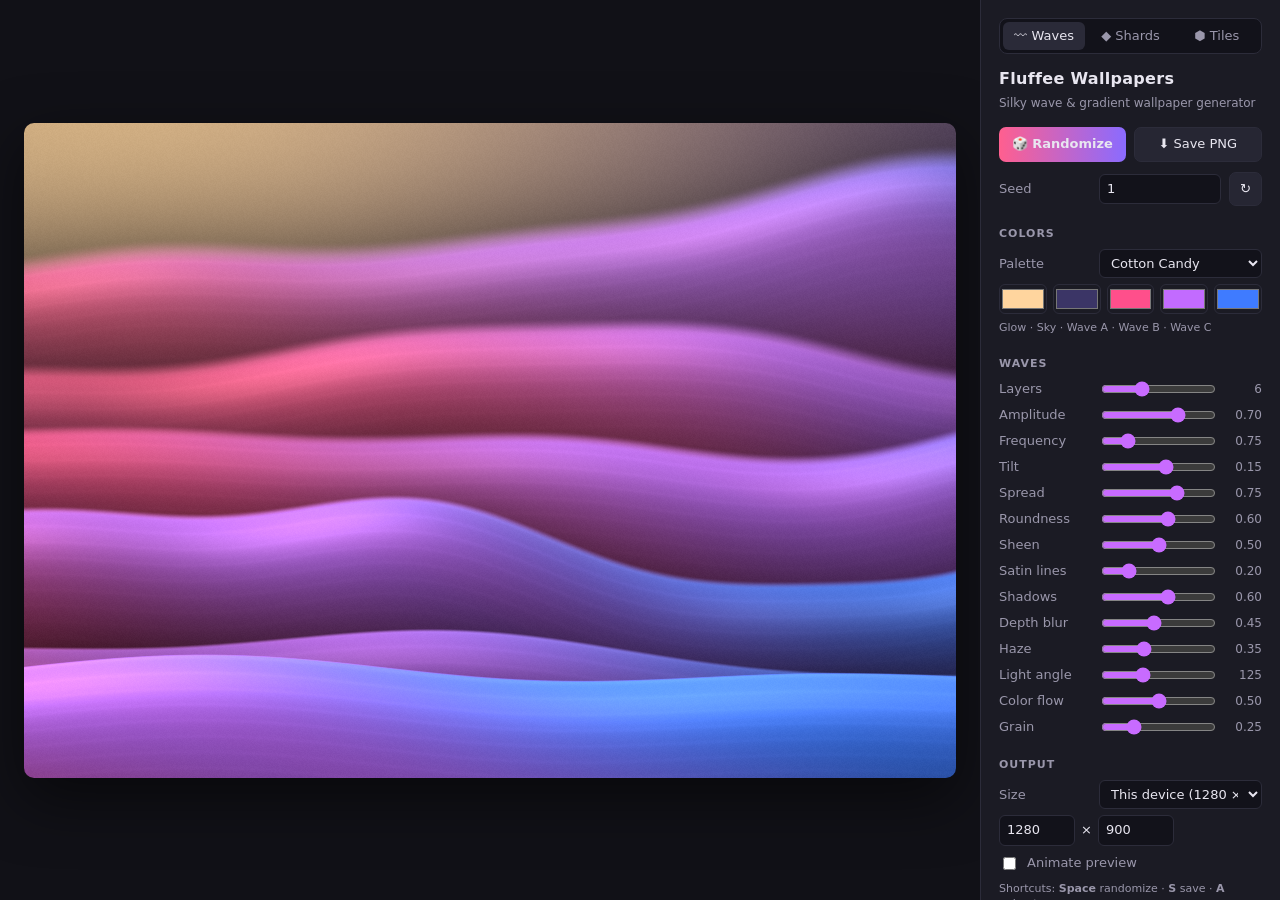
==== index.html @ 2e4cce00 "Fluffee Wallpapers: waves, shards and tiles generators as a PWA Co-Authored-By: Claude Opus 5.5 <nor" ====
<!DOCTYPE html>
<html lang="en">
<head>
<meta charset="UTF-8">
<meta name="viewport" content="width=device-width, initial-scale=1, viewport-fit=cover">
<title>Fluffee Wallpapers</title>
<style>
  :root { --bg:#111117; --panel:#1b1b24; --line:#2c2c3a; --text:#e8e6f0; --dim:#9a97ab; --accent:#c86bff; }
  * { box-sizing: border-box; }
  html, body { margin:0; height:100%; background:var(--bg); color:var(--text);
    font:13px/1.4 system-ui, -apple-system, "Segoe UI", sans-serif; }
  body { display:flex; }
  #stage { flex:1; display:flex; align-items:center; justify-content:center; padding:24px; min-width:0; }
  #c { max-width:100%; max-height:100%; border-radius:10px; box-shadow:0 20px 60px #0008; background:#000; }
  aside { width:300px; flex:none; background:var(--panel); border-left:1px solid var(--line);
    overflow-y:auto; padding:18px 18px 28px; }
  .tabs { display:flex; gap:4px; background:#12121a; border:1px solid var(--line); border-radius:8px; padding:3px; margin-bottom:14px; }
  .tabs a { flex:1; text-align:center; padding:5px 0; border-radius:6px; color:var(--dim); text-decoration:none; }
  .tabs a.on { background:#2a2a38; color:var(--text); }
  h1 { font-size:16px; margin:0 0 4px; letter-spacing:.3px; }
  .sub { color:var(--dim); margin:0 0 16px; font-size:12px; }
  h2 { font-size:11px; text-transform:uppercase; letter-spacing:1px; color:var(--dim);
    margin:20px 0 8px; font-weight:600; }
  .row { display:flex; align-items:center; gap:8px; margin:6px 0; }
  .row label { flex:0 0 92px; color:var(--dim); }
  .row input[type=range] { flex:1; accent-color:var(--accent); min-width:0; }
  .row output { width:36px; text-align:right; font-variant-numeric:tabular-nums; color:var(--dim); font-size:12px; }
  select, input[type=number], input[type=text] { background:#12121a; color:var(--text); border:1px solid var(--line);
    border-radius:6px; padding:5px 7px; font:inherit; min-width:0; }
  select { flex:1; }
  button { background:#262633; color:var(--text); border:1px solid var(--line); border-radius:7px;
    padding:7px 10px; font:inherit; cursor:pointer; }
  button:hover { background:#30303f; }
  button.primary { background:linear-gradient(90deg,#ff5f8f,#8a6bff); border:none; font-weight:600; }
  button.primary:hover { filter:brightness(1.1); }
  .btns { display:flex; gap:8px; }
  .btns button { flex:1; }
  .swatches { display:flex; gap:6px; }
  .swatches input[type=color] { flex:1; height:30px; padding:0; border:1px solid var(--line);
    border-radius:6px; background:none; cursor:pointer; min-width:0; }
  .res { display:flex; gap:6px; align-items:center; }
  .res input { width:76px; }
  .check { display:flex; align-items:center; gap:8px; margin:8px 0; color:var(--dim); }
  .hint { color:var(--dim); font-size:11px; margin-top:6px; }
</style>
<meta name="theme-color" content="#111117">
<link rel="manifest" href="manifest.webmanifest">
<link rel="icon" href="icons/icon-192.png">
<link rel="apple-touch-icon" href="icons/apple-touch-icon.png">
<meta name="apple-mobile-web-app-capable" content="yes">
<meta name="mobile-web-app-capable" content="yes">
<meta name="apple-mobile-web-app-status-bar-style" content="black-translucent">
<meta name="apple-mobile-web-app-title" content="Fluffee">
<link rel="stylesheet" href="common.css">
</head>
<body>
<div id="stage"><canvas id="c"></canvas></div>

<aside>
  <div class="tabs"><a href="index.html" class="on">〰 Waves</a><a href="shards.html">◆ Shards</a><a href="tiles.html">⬢ Tiles</a></div>
  <h1>Fluffee Wallpapers</h1>
  <p class="sub">Silky wave &amp; gradient wallpaper generator</p>

  <div class="btns">
    <button class="primary" id="randomize">🎲 Randomize</button>
    <button id="download">⬇ Save PNG</button>
  </div>
  <div class="row" style="margin-top:10px">
    <label>Seed</label>
    <input type="number" id="seed" style="flex:1">
    <button id="newSeed" title="New seed, keep everything else">↻</button>
  </div>

  <h2>Colors</h2>
  <div class="row">
    <label>Palette</label>
    <select id="palette"></select>
  </div>
  <div class="swatches" id="swatches"></div>
  <div class="hint">Glow · Sky · Wave A · Wave B · Wave C</div>

  <h2>Waves</h2>
  <div id="sliders"></div>

  <h2>Output</h2>
  <div class="row">
    <label>Size</label>
    <select id="preset">
      <option value="1920x1080">1920 × 1080 (FHD)</option>
      <option value="2560x1440">2560 × 1440 (QHD)</option>
      <option value="3840x2160">3840 × 2160 (4K)</option>
      <option value="3440x1440">3440 × 1440 (Ultrawide)</option>
      <option value="5120x2880">5120 × 2880 (5K)</option>
      <option value="1170x2532">1170 × 2532 (Phone)</option>
      <option value="1440x3200">1440 × 3200 (Phone tall)</option>
      <option value="2048x2048">2048 × 2048 (Square)</option>
      <option value="custom">Custom…</option>
    </select>
  </div>
  <div class="res">
    <input type="number" id="w" min="64" max="8192"> ×
    <input type="number" id="h" min="64" max="8192">
  </div>
  <label class="check"><input type="checkbox" id="animate"> Animate preview</label>
  <div class="hint keys">Shortcuts: <b>Space</b> randomize · <b>S</b> save · <b>A</b> animate</div>
</aside>

<script src="pwa.js"></script>
<script>
// ---------- Palettes: [glow, sky, waveA, waveB, waveC] ----------
const PALETTES = {
  "Cotton Candy": ["#ffd59e", "#3b3566", "#ff4f8b", "#c26bff", "#3f7bff"],
  "Sunset":       ["#ffe2a8", "#5a2d5e", "#ff7a59", "#ff3d7f", "#7b3fe4"],
  "Ocean":        ["#bff4ff", "#0b1d3a", "#2ee6d6", "#1f8fff", "#3a3bd1"],
  "Aurora":       ["#c6ffdd", "#0d1530", "#30e3a0", "#2bb7ff", "#9b5cff"],
  "Peach Milk":   ["#fff3e4", "#e8b4a8", "#ffb38a", "#ff8fa3", "#d78cff"],
  "Lavender":     ["#f7eaff", "#5b4a8a", "#e0a8ff", "#a78bfa", "#6d7cff"],
  "Midnight":     ["#7a5cff", "#05050c", "#3a1c71", "#d76d77", "#2b2bd6"],
  "Neon":         ["#ffffff", "#0a0014", "#ff00c8", "#7a00ff", "#00e5ff"],
  "Forest":       ["#f2ffd6", "#0f2a1f", "#a8e063", "#2fb67c", "#136a6a"],
  "Mono Silk":    ["#ffffff", "#1a1a1f", "#d9d9e3", "#8e8ea0", "#3b3b4a"],
};

const SLIDERS = [
  ["layers",    "Layers",      3, 12, 1,    6],
  ["amplitude", "Amplitude",   0, 1,  0.01, 0.7],
  ["frequency", "Frequency",   0.2, 3, 0.01, 0.75],
  ["tilt",      "Tilt",       -1, 1,  0.01, 0.15],
  ["spread",    "Spread",      0.2, 1, 0.01, 0.75],
  ["roll",      "Roundness",   0, 1,  0.01, 0.6],
  ["sheen",     "Sheen",       0, 1,  0.01, 0.5],
  ["satin",     "Satin lines", 0, 1,  0.01, 0.2],
  ["shadow",    "Shadows",     0, 1,  0.01, 0.6],
  ["depth",     "Depth blur",  0, 1,  0.01, 0.45],
  ["haze",      "Haze",        0, 1,  0.01, 0.35],
  ["light",     "Light angle", 0, 360, 1,   125],
  ["hueShift",  "Color flow",  0, 1,  0.01, 0.5],
  ["grain",     "Grain",       0, 1,  0.01, 0.25],
];

const state = { seed: 1, palette: "Cotton Candy", colors: [...PALETTES["Cotton Candy"]], w: 3840, h: 2160, animate: false };
SLIDERS.forEach(([k,,,,,v]) => state[k] = v);

// ---------- Seeded RNG ----------
function mulberry32(a) { return () => { a |= 0; a = a + 0x6D2B79F5 | 0; let t = Math.imul(a ^ a >>> 15, 1 | a);
  t = t + Math.imul(t ^ t >>> 7, 61 | t) ^ t; return ((t ^ t >>> 14) >>> 0) / 4294967296; }; }

// ---------- WebGL ----------
const canvas = document.getElementById("c");
const gl = canvas.getContext("webgl", { preserveDrawingBuffer: true, antialias: false });
if (!gl) document.body.innerHTML = "<p style='padding:40px'>WebGL is not available in this browser.</p>";

const MAX_LAYERS = 12;
const vs = `attribute vec2 p; void main(){ gl_Position = vec4(p,0.,1.); }`;
const fs = `
precision highp float;
uniform vec2 uRes;
uniform float uTime;
uniform int uLayers;
uniform vec4 uP[${MAX_LAYERS}];   // per layer: phase1, phase2, freqMul, colorOffset
uniform vec4 uQ[${MAX_LAYERS}];   // per layer: phase3, ampMul, baseJitter, speed
uniform vec3 uC[5];
uniform float uAmp, uFreq, uTilt, uSpread, uRoll, uSheen, uSatin, uShadow, uDepth, uHaze, uLight, uHue, uGrain;

float hash(vec2 p){ return fract(sin(dot(p, vec2(12.9898,78.233))) * 43758.5453); }

vec3 wave3(float t){                       // gradient across the three wave colors
  t = clamp(t, 0., 1.);
  return t < .5 ? mix(uC[2], uC[3], smoothstep(0.,1.,t*2.)) : mix(uC[3], uC[4], smoothstep(0.,1.,t*2.-1.));
}

vec3 background(vec2 uv, float aspect){
  vec2 g = vec2(0.0, 1.05);                // glow source, top-left
  float d = length((uv - g) * vec2(aspect*0.55, 1.0));
  vec3 sky = mix(uC[1], mix(uC[1], uC[3], 0.35), uv.x*0.4);
  vec3 col = mix(uC[0], sky, smoothstep(0.0, 1.15, d));
  return col;
}

float curve(vec4 p, vec4 q, float x, float fi, float n){
  float k = fi / max(n - 1., 1.);          // 0 = back, 1 = front
  float top = 0.5 + uSpread * 0.45, bottom = 0.5 - uSpread * 0.55;
  float base = mix(top, bottom, k) + q.z * 0.06 + uTilt * (x - 0.5) * 0.5 * (1. - 0.4*k);
  float f = uFreq * p.z * 6.2831;
  float t = uTime * q.w;
  float a = uAmp * 0.14 * q.y;
  float y = 0.62*sin(x*f + p.x + t)
          + 0.28*sin(x*f*1.93 + p.y - t*0.7)
          + 0.10*sin(x*f*3.71 + q.x + t*1.3);
  return base + a * y;
}

void main(){
  vec2 uv = gl_FragCoord.xy / uRes;
  float aspect = uRes.x / uRes.y;
  float px = 1.0 / uRes.y;
  float x = uv.x * aspect / 1.7778;        // keep wave shapes consistent across aspect ratios
  float y = uv.y;

  vec3 bg = background(uv, aspect);
  vec3 col = bg;
  float n = float(uLayers);
  float la = radians(uLight);
  vec3 L = normalize(vec3(cos(la), sin(la), 0.9));
  float roll = mix(0.012, 0.09, uRoll);

  for (int i = 0; i < ${MAX_LAYERS}; i++){
    if (i >= uLayers) break;
    float fi = float(i);
    float k = fi / max(n - 1., 1.);
    vec4 P = uP[i], Q = uQ[i];
    float c = curve(P, Q, x, fi, n);
    float e = 0.002;
    float slope = (curve(P, Q, x + e, fi, n) - curve(P, Q, x - e, fi, n)) / (2.*e) * (aspect/1.7778);
    float d = c - y;                       // >0 inside the ribbon (below its crest)

    // soft edge; back layers are blurrier (depth of field)
    float blur = px * (1.2 + uDepth * 28.0 * pow(1. - k, 1.6));
    float a = smoothstep(-blur, blur, d);

    // ambient occlusion: the ribbon darkens what lies just above its crest
    float ao = uShadow * 0.55 * exp(min(d, 0.) / (roll * 1.6 + 0.02));
    col *= 1. - ao * (1. - a);

    // 3D-ish normal: rolled crest facing up, flattening towards the viewer deeper down
    float t = max(d, 0.);
    float r = exp(-t / roll);
    vec3 N = normalize(vec3(-slope * 0.9 * r - slope*0.25, r * 1.4 - 0.35, 1.0));
    float diff = max(dot(N, L), 0.);
    vec3 H = normalize(L + vec3(0., 0., 1.));
    float spec = pow(max(dot(N, H), 0.), 18.) * uSheen * 0.55;
    float rim = pow(r, 3.0) * uSheen * 0.5;

    float ct = x * (0.35 + uHue * 0.9) + k * 0.55 + P.w * 0.35 - 0.2 - t * 1.5;
    vec3 base = wave3(ct);
    vec3 lc = base * (0.42 + 0.75 * diff);
    // satin streaks running parallel to the crest
    float s = pow(0.5 + 0.5 * sin(t * 260. + slope * 2. + P.x), 6.) * exp(-t / (roll * 3.));
    lc += (base * 0.6 + 0.4) * s * uSatin * 0.18;
    lc += mix(base, uC[0], 0.7) * (spec * 0.9 + rim * 0.7);
    lc *= 1. - 0.35 * smoothstep(0., 0.35, t) * (1. - diff);   // fall-off deep inside

    // atmospheric haze for distant layers
    lc = mix(lc, bg, uHaze * 0.7 * pow(1. - k, 1.3));

    col = mix(col, lc, a);
  }

  // gentle vignette + grain (also kills banding)
  vec2 v = uv - 0.5;
  col *= 1. - 0.25 * dot(v, v);
  col += (hash(gl_FragCoord.xy + fract(uTime)) - 0.5) * (0.004 + uGrain * 0.06);
  gl_FragColor = vec4(clamp(col, 0., 1.), 1.);
}`;

function compile(type, src) {
  const s = gl.createShader(type); gl.shaderSource(s, src); gl.compileShader(s);
  if (!gl.getShaderParameter(s, gl.COMPILE_STATUS)) throw new Error(gl.getShaderInfoLog(s));
  return s;
}
const prog = gl.createProgram();
gl.attachShader(prog, compile(gl.VERTEX_SHADER, vs));
gl.attachShader(prog, compile(gl.FRAGMENT_SHADER, fs));
gl.linkProgram(prog);
gl.useProgram(prog);
gl.bindBuffer(gl.ARRAY_BUFFER, gl.createBuffer());
gl.bufferData(gl.ARRAY_BUFFER, new Float32Array([-1,-1, 3,-1, -1,3]), gl.STATIC_DRAW);
const loc = gl.getAttribLocation(prog, "p");
gl.enableVertexAttribArray(loc);
gl.vertexAttribPointer(loc, 2, gl.FLOAT, false, 0, 0);
const U = name => gl.getUniformLocation(prog, name);

function hexToRgb(h) { const n = parseInt(h.slice(1), 16); return [(n>>16&255)/255, (n>>8&255)/255, (n&255)/255]; }

function render(w, h, time) {
  canvas.width = w; canvas.height = h;
  gl.viewport(0, 0, w, h);
  const rnd = mulberry32(state.seed);
  const P = [], Q = [];
  for (let i = 0; i < MAX_LAYERS; i++) {
    P.push(rnd()*6.283, rnd()*6.283, 0.7 + rnd()*0.7, rnd());
    Q.push(rnd()*6.283, 0.45 + rnd()*1.1, rnd()*2-1, (0.15 + rnd()*0.25) * (rnd()<.5?-1:1));
  }
  gl.uniform2f(U("uRes"), w, h);
  gl.uniform1f(U("uTime"), time);
  gl.uniform1i(U("uLayers"), state.layers);
  gl.uniform4fv(U("uP"), P);
  gl.uniform4fv(U("uQ"), Q);
  gl.uniform3fv(U("uC"), state.colors.flatMap(hexToRgb));
  const map = { amplitude:"uAmp", frequency:"uFreq", tilt:"uTilt", spread:"uSpread", roll:"uRoll", sheen:"uSheen",
    satin:"uSatin", shadow:"uShadow", depth:"uDepth", haze:"uHaze", light:"uLight", hueShift:"uHue", grain:"uGrain" };
  for (const k in map) gl.uniform1f(U(map[k]), state[k]);
  gl.drawArrays(gl.TRIANGLES, 0, 3);
}

// Preview renders at screen resolution with the output's aspect ratio
let time = 0;
function previewSize() {
  const stage = document.getElementById("stage");
  const [maxW, maxH] = stageBox(stage);
  const s = Math.min(maxW / state.w, maxH / state.h);
  const dpr = Math.min(window.devicePixelRatio || 1, 2);
  canvas.style.width = Math.round(state.w * s) + "px";
  canvas.style.height = Math.round(state.h * s) + "px";
  return [Math.max(1, Math.round(state.w * s * dpr)), Math.max(1, Math.round(state.h * s * dpr))];
}
function draw() { const [w, h] = previewSize(); render(w, h, time); }

let last = 0;
function loop(ts) {
  if (state.animate) { time += Math.min((ts - last) / 1000, 0.05); draw(); }
  last = ts; requestAnimationFrame(loop);
}
requestAnimationFrame(loop);

// ---------- UI ----------
const $ = id => document.getElementById(id);
const sliderEls = {};
SLIDERS.forEach(([key, label, min, max, step]) => {
  const row = document.createElement("div"); row.className = "row";
  row.innerHTML = `<label>${label}</label><input type="range" min="${min}" max="${max}" step="${step}"><output></output>`;
  const input = row.querySelector("input"), out = row.querySelector("output");
  input.addEventListener("input", () => { state[key] = +input.value; out.textContent = fmt(+input.value, step); draw(); });
  sliderEls[key] = { input, out, step };
  $("sliders").appendChild(row);
});
const fmt = (v, step) => step >= 1 ? String(Math.round(v)) : v.toFixed(2);

Object.keys(PALETTES).forEach(name => $("palette").add(new Option(name, name)));
$("palette").add(new Option("Custom", "Custom"));
const colorEls = state.colors.map((_, i) => {
  const el = document.createElement("input"); el.type = "color";
  el.addEventListener("input", () => { state.colors[i] = el.value; state.palette = "Custom"; $("palette").value = "Custom"; draw(); });
  $("swatches").appendChild(el); return el;
});

function syncUI() {
  SLIDERS.forEach(([k]) => { const s = sliderEls[k]; s.input.value = state[k]; s.out.textContent = fmt(state[k], s.step); });
  colorEls.forEach((el, i) => el.value = state.colors[i]);
  $("palette").value = state.palette;
  $("seed").value = state.seed;
  $("w").value = state.w; $("h").value = state.h;
  $("animate").checked = state.animate;
}

$("palette").addEventListener("change", e => {
  if (PALETTES[e.target.value]) { state.palette = e.target.value; state.colors = [...PALETTES[state.palette]]; syncUI(); draw(); }
});
$("seed").addEventListener("input", e => { state.seed = (+e.target.value) | 0; draw(); });
$("newSeed").addEventListener("click", () => { state.seed = (Math.random() * 1e6) | 0; syncUI(); draw(); });
$("preset").addEventListener("change", e => {
  if (e.target.value === "custom") return;
  const [w, h] = e.target.value.split("x").map(Number); state.w = w; state.h = h; syncUI(); draw();
});
["w", "h"].forEach(id => $(id).addEventListener("change", e => {
  state[id] = Math.max(64, Math.min(8192, (+e.target.value) | 0)); $("preset").value = "custom"; syncUI(); draw();
}));
$("animate").addEventListener("change", e => state.animate = e.target.checked);

function randomize() {
  const r = Math.random, lerp = (a, b) => a + (b - a) * r();
  state.seed = (r() * 1e6) | 0;
  const names = Object.keys(PALETTES);
  state.palette = names[(r() * names.length) | 0];
  state.colors = [...PALETTES[state.palette]];
  Object.assign(state, {
    layers: 4 + ((r() * 6) | 0), amplitude: lerp(0.35, 0.9), frequency: lerp(0.4, 1.25), tilt: lerp(-0.6, 0.6),
    spread: lerp(0.5, 0.95), roll: lerp(0.25, 0.85), sheen: lerp(0.3, 0.8), satin: lerp(0.1, 0.6),
    shadow: lerp(0.35, 0.8), depth: lerp(0.2, 0.7), haze: lerp(0.15, 0.55), light: Math.round(lerp(90, 160)), hueShift: lerp(0.2, 0.9),
  });
  syncUI(); draw();
}
$("randomize").addEventListener("click", randomize);

function download() {
  render(state.w, state.h, time);
  canvas.toBlob(blob => {
    saveImage(blob, `fluffee-${state.palette.toLowerCase().replace(/\s+/g, "-")}-${state.seed}-${state.w}x${state.h}.png`);
    draw();
  }, "image/png");
}
$("download").addEventListener("click", download);

window.addEventListener("keydown", e => {
  if (e.target.tagName === "INPUT" && e.target.type !== "range" && e.target.type !== "checkbox") return;
  if (e.code === "Space") { e.preventDefault(); randomize(); }
  else if (e.key === "s") download();
  else if (e.key === "a") { state.animate = !state.animate; syncUI(); }
});
window.addEventListener("resize", draw);

[state.w, state.h] = setupDevicePreset($("preset"));
syncUI(); draw();
</script>
</body>
</html>
---- common.css ----
/* Shared phone layout and save sheet, loaded after each page's own styles. */
button, select, input, .tabs a { touch-action: manipulation; }

@media (max-width: 760px) {
  html, body { height: auto; }
  body { display: block; }
  #stage { position: sticky; top: 0; z-index: 2; height: 56svh; background: var(--bg);
    padding: max(12px, env(safe-area-inset-top)) 12px 12px; }
  #c { border-radius: 8px; }
  aside { width: 100%; border-left: none; border-top: 1px solid var(--line);
    padding: 16px 16px calc(28px + env(safe-area-inset-bottom)); }
  .row label { flex-basis: 104px; }
  .row input[type=range] { height: 28px; }
  button { padding: 10px 12px; }
  .hint.keys { display: none; }
}

.save-sheet { position: fixed; inset: 0; z-index: 10; background: #000c; display: flex;
  align-items: center; justify-content: center; padding: max(16px, env(safe-area-inset-top)) 16px max(16px, env(safe-area-inset-bottom)); }
.save-card { background: var(--panel); border: 1px solid var(--line); border-radius: 14px; padding: 14px;
  max-width: 420px; width: 100%; max-height: 100%; display: flex; flex-direction: column; gap: 12px; }
.save-card img { width: 100%; min-height: 0; flex: 1; object-fit: contain; border-radius: 8px;
  -webkit-touch-callout: default; }
.save-btns { display: flex; gap: 8px; }
.save-btns button { flex: 1; }
.save-hint { margin: 0; color: var(--dim); font-size: 12px; }
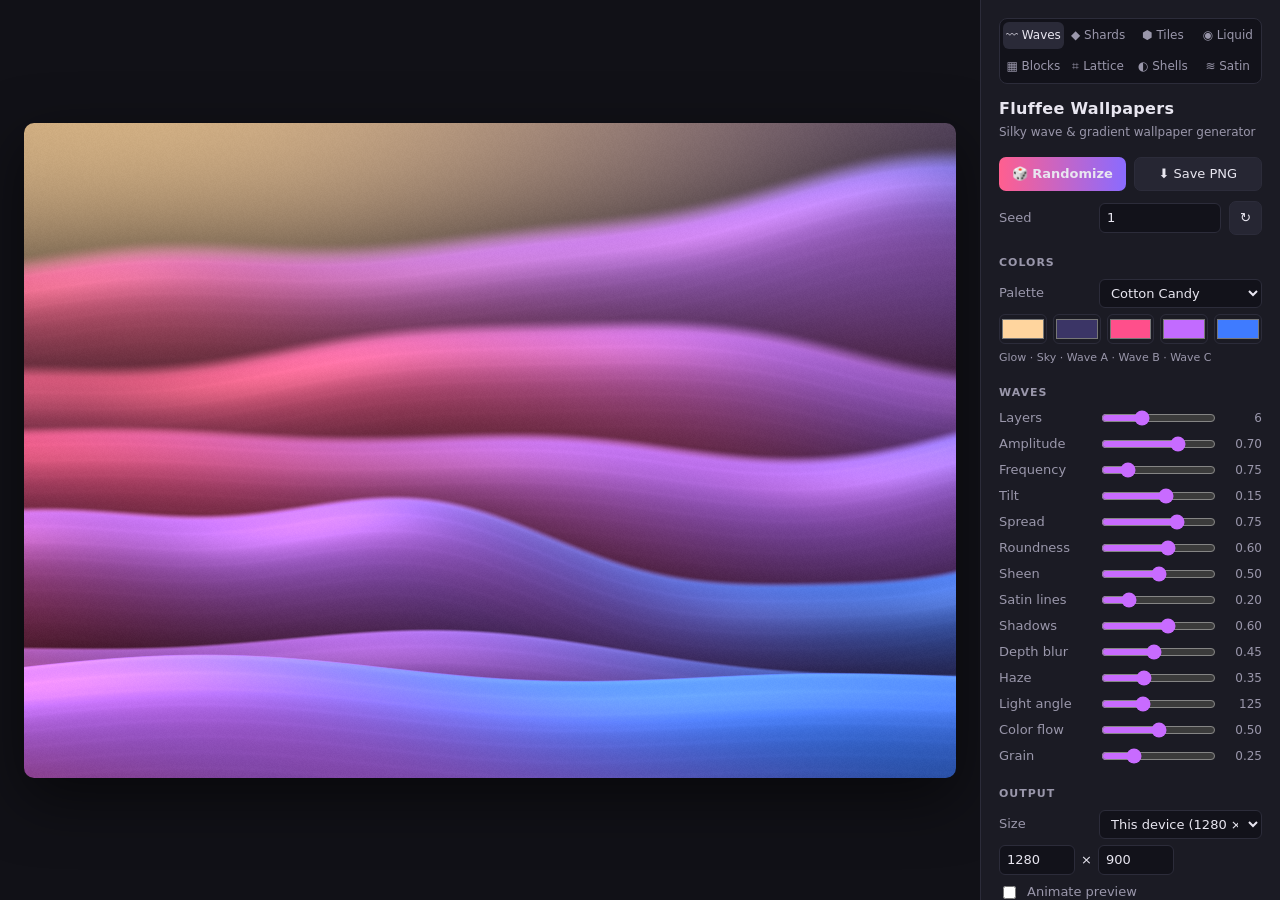
==== commit 7d6b657e: "Add Liquid, Blocks, Lattice, Shells and Satin styles Five new generators, each its own page with pal" ====
--- a/index.html
+++ b/index.html
@@ -50,14 +50,14 @@
 <meta name="apple-mobile-web-app-capable" content="yes">
 <meta name="mobile-web-app-capable" content="yes">
 <meta name="apple-mobile-web-app-status-bar-style" content="black-translucent">
-<meta name="apple-mobile-web-app-title" content="Fluffee">
+<meta name="apple-mobile-web-app-title" content="Wallpapers">
 <link rel="stylesheet" href="common.css">
 </head>
 <body>
 <div id="stage"><canvas id="c"></canvas></div>
 
 <aside>
-  <div class="tabs"><a href="index.html" class="on">〰 Waves</a><a href="shards.html">◆ Shards</a><a href="tiles.html">⬢ Tiles</a></div>
+  <div class="tabs"></div>
   <h1>Fluffee Wallpapers</h1>
   <p class="sub">Silky wave &amp; gradient wallpaper generator</p>
 
--- a/common.css
+++ b/common.css
@@ -1,5 +1,9 @@
 /* Shared phone layout and save sheet, loaded after each page's own styles. */
 button, select, input, .tabs a { touch-action: manipulation; }
+
+/* Eight styles: tabs wrap into two rows of four. */
+.tabs { flex-wrap: wrap; }
+.tabs a { flex: 1 0 calc(25% - 3px); white-space: nowrap; font-size: 12px; }
 
 @media (max-width: 760px) {
   html, body { height: auto; }
